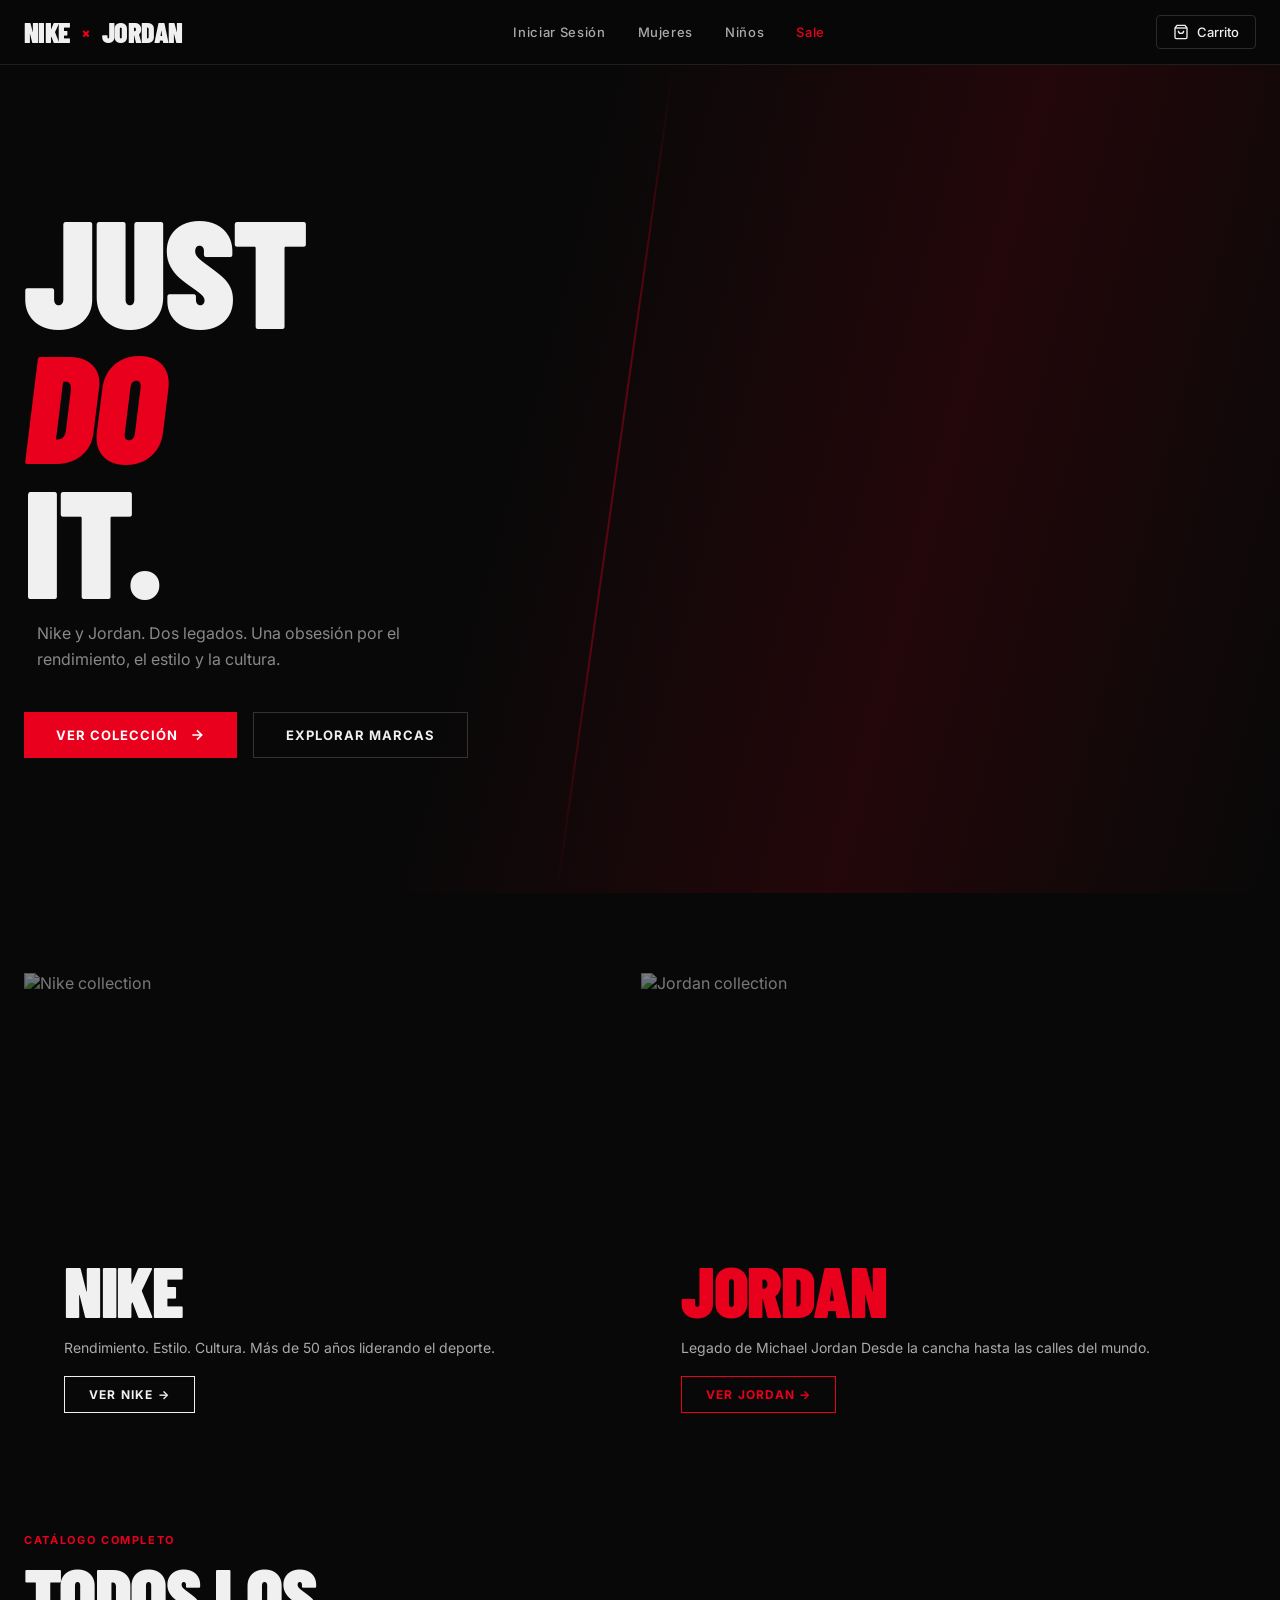
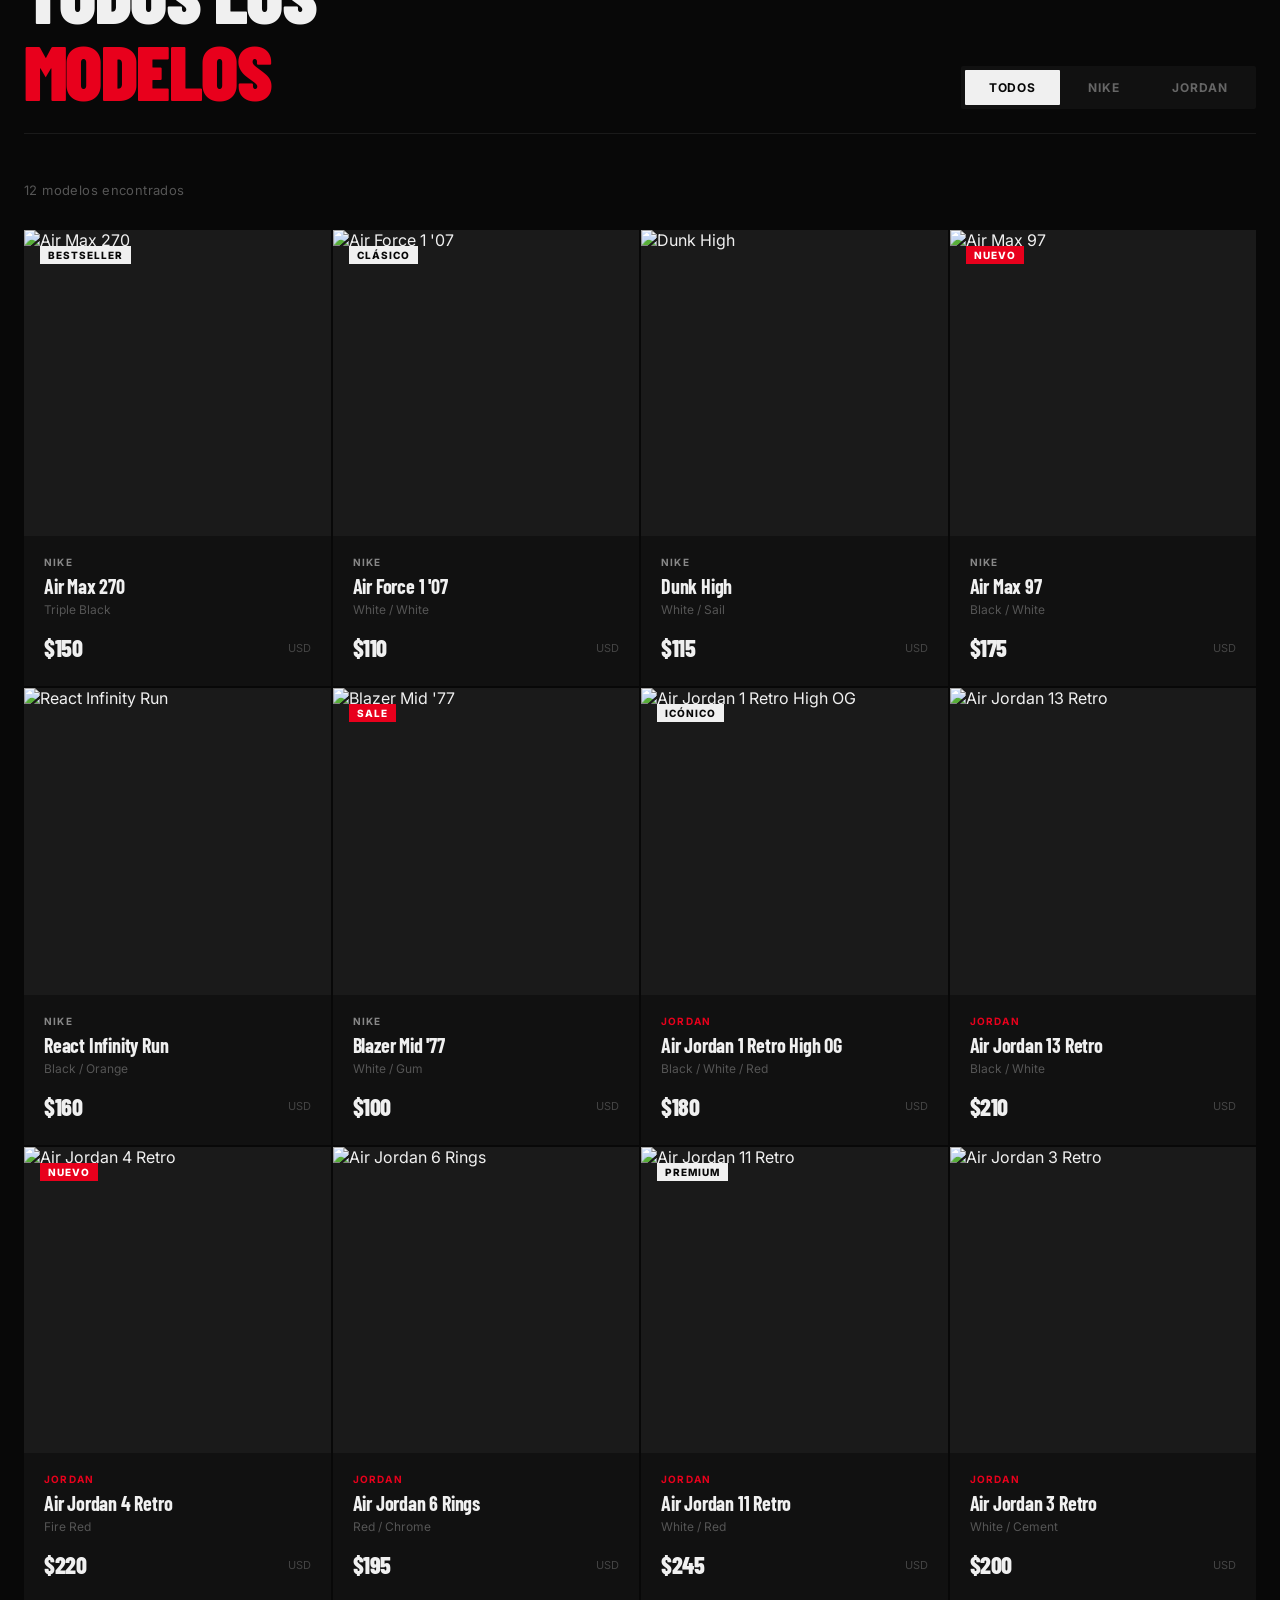
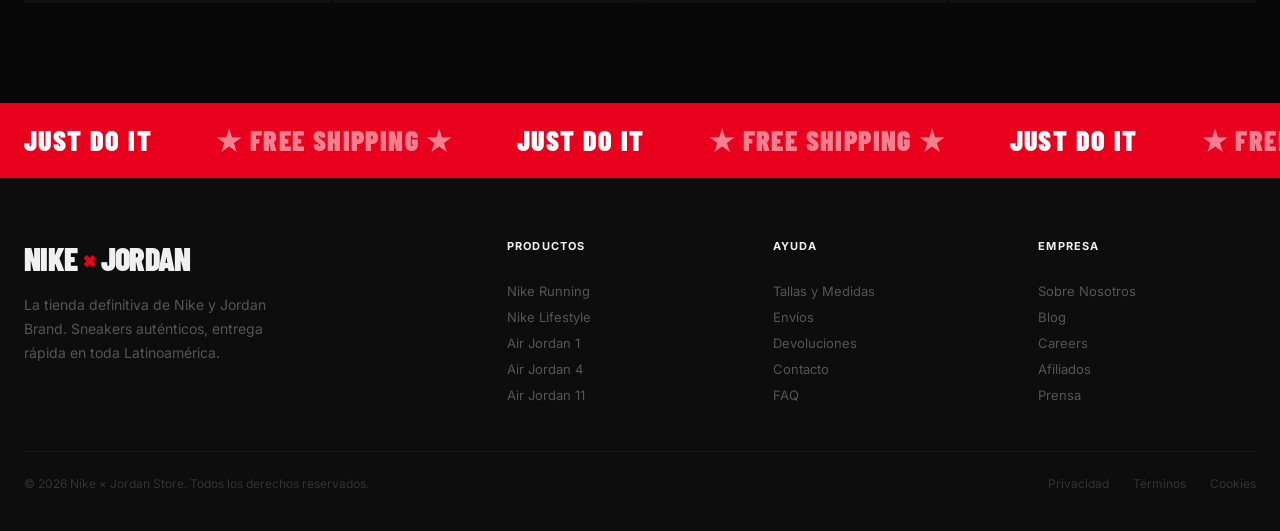
==== store-tenis/index.html @ 57f7696f "2 version" ====
<!DOCTYPE html>
<html lang="es">
<head>
<meta charset="UTF-8">
<meta name="viewport" content="width=device-width, initial-scale=1.0">
<title>Nike × Jordan Store</title>
<link rel="stylesheet" href="css/index.css">
</head>
<body>

<!-- NAV -->
<nav class="nav">
  <div class="nav-inner">
    <div class="logo">
      <span class="logo-text">NIKE</span>
      <span class="logo-x">×</span>
      <span class="logo-text">JORDAN</span>
    </div>

    <div class="nav-links">
      <a href="html/inicio_sesion.html" class="nav-link">Iniciar Sesión</a>
      <a href="#" class="nav-link">Mujeres</a>
      <a href="#" class="nav-link">Niños</a>
      <a href="#" class="nav-link nav-link-sale">Sale</a>
    </div>

    <button class="cart-btn" id="cartBtn">
      <svg width="16" height="16" viewBox="0 0 24 24" fill="none" stroke="currentColor" stroke-width="2">
        <path d="M6 2L3 6v14a2 2 0 002 2h14a2 2 0 002-2V6l-3-4z" />
        <line x1="3" y1="6" x2="21" y2="6" />
        <path d="M16 10a4 4 0 01-8 0" />
      </svg>
      Carrito
      <span class="cart-count" id="cartCount" style="display:none;">0</span>
    </button>
  </div>
</nav>

<!-- HERO -->
<section class="hero">
  <div class="hero-bg"></div>
  <div class="hero-gradient"></div>
  <div class="hero-diagonal"></div>

  <div class="hero-content-wrap">
    <div class="hero-content">
      <h1 class="hero-title">
        JUST
        <br>
        <span class="hero-title-accent">DO</span>
        <br>
        IT.
      </h1>
      <p class="hero-text">Nike y Jordan. Dos legados. Una obsesión por el rendimiento, el estilo y la cultura.</p>
      <div class="hero-actions">
        <a href="#productos" class="btn btn-primary">
          Ver Colección
          <svg width="16" height="16" viewBox="0 0 24 24" fill="none" stroke="currentColor" stroke-width="2.5">
            <path d="M5 12h14M12 5l7 7-7 7" />
          </svg>
        </a>
        <a href="#marcas" class="btn btn-outline">Explorar Marcas</a>
      </div>
    </div>
  </div>
</section>

<!-- BRAND CARDS -->
<section id="marcas" class="brands">
  <div class="brands-inner">
    <div class="brands-grid">
      <!-- Nike -->
      <div class="brand-card">
        <img class="brand-img" src="https://images.unsplash.com/photo-1542291026-7eec264c27ff?w=800&h=600&fit=crop&auto=format" alt="Nike collection">
        <div class="brand-overlay"></div>
        <div class="brand-content">
          <div class="brand-title">NIKE</div>
          <p class="brand-desc">Rendimiento. Estilo. Cultura. Más de 50 años liderando el deporte.</p>
          <button class="brand-btn brand-btn-nike" data-filter="NIKE">Ver Nike →</button>
        </div>
      </div>

      <!-- Jordan -->
      <div class="brand-card">
        <img class="brand-img" src="https://images.unsplash.com/photo-1552346154-21d32810aba3?w=800&h=600&fit=crop&auto=format" alt="Jordan collection">
        <div class="brand-overlay"></div>
        <div class="brand-content">
          <div class="brand-title brand-title-red">JORDAN</div>
          <p class="brand-desc">Legado de Michael Jordan Desde la cancha hasta las calles del mundo.</p>
          <button class="brand-btn brand-btn-jordan" data-filter="JORDAN">Ver Jordan →</button>
        </div>
      </div>
    </div>
  </div>
</section>

<!-- PRODUCTS -->
<section id="productos" class="products">
  <div class="products-inner">
    <div class="products-header">
      <div>
        <div class="eyebrow">Catálogo Completo</div>
        <h2 class="products-title">
          TODOS LOS
          <br>
          <span class="products-title-accent">MODELOS</span>
        </h2>
      </div>

      <div class="filter-tabs">
        <button class="filter-tab active" data-filter="TODOS">TODOS</button>
        <button class="filter-tab" data-filter="NIKE">NIKE</button>
        <button class="filter-tab" data-filter="JORDAN">JORDAN</button>
      </div>
    </div>

    <div class="results-count" id="resultsCount">12 modelos encontrados</div>

    <div class="products-grid" id="productsGrid"></div>
  </div>
</section>

<!-- BANNER STRIP -->
<div class="marquee-strip">
  <div class="marquee-inner" id="marqueeInner"></div>
</div>

<!-- FOOTER -->
<footer class="footer">
  <div class="footer-inner">
    <div class="footer-grid">
      <div>
        <div class="footer-logo">NIKE <span class="footer-logo-x">×</span> JORDAN</div>
        <p class="footer-desc">La tienda definitiva de Nike y Jordan Brand. Sneakers auténticos, entrega rápida en toda Latinoamérica.</p>
      </div>

      <div class="footer-col">
        <div class="footer-col-title">Productos</div>
        <a href="#">Nike Running</a>
        <a href="#">Nike Lifestyle</a>
        <a href="#">Air Jordan 1</a>
        <a href="#">Air Jordan 4</a>
        <a href="#">Air Jordan 11</a>
      </div>

      <div class="footer-col">
        <div class="footer-col-title">Ayuda</div>
        <a href="#">Tallas y Medidas</a>
        <a href="#">Envíos</a>
        <a href="#">Devoluciones</a>
        <a href="#">Contacto</a>
        <a href="#">FAQ</a>
      </div>

      <div class="footer-col">
        <div class="footer-col-title">Empresa</div>
        <a href="#">Sobre Nosotros</a>
        <a href="#">Blog</a>
        <a href="#">Careers</a>
        <a href="#">Afiliados</a>
        <a href="#">Prensa</a>
      </div>
    </div>

    <div class="footer-bottom">
      <div class="footer-copy">© 2026 Nike × Jordan Store. Todos los derechos reservados.</div>
      <div class="footer-legal">
        <a href="#">Privacidad</a>
        <a href="#">Términos</a>
        <a href="#">Cookies</a>
      </div>
    </div>
  </div>
</footer>

<script src="js/index.js"></script>
</body>
</html>
---- store-tenis/css/index.css ----
@import url('https://fonts.googleapis.com/css2?family=Barlow+Condensed:ital,wght@0,400;0,600;0,700;0,800;0,900;1,700;1,900&family=Inter:wght@300;400;500;600&display=swap');

:root {
  --bg: #080808;
  --surface: #111111;
  --surface-2: #1a1a1a;
  --border: #2a2a2a;
  --text: #f0f0f0;
  --muted: #888888;
  --red: #e8001c;
  --red-hover: #ff1a30;
  --font-display: 'Barlow Condensed', sans-serif;
  --font-body: 'Inter', sans-serif;
}

* { box-sizing: border-box; }

html, body {
  height: 100%;
  background-color: var(--bg);
  color: var(--text);
  font-family: var(--font-body);
  margin: 0;
  padding: 0;
}

a { text-decoration: none; }
button { font-family: inherit; }

::-webkit-scrollbar { width: 4px; }
::-webkit-scrollbar-track { background: #111; }
::-webkit-scrollbar-thumb { background: #333; border-radius: 2px; }

.font-display { font-family: var(--font-display); }

/* ===== NAV ===== */
.nav {
  position: sticky;
  top: 0;
  z-index: 50;
  background: rgba(8, 8, 8, 0.92);
  backdrop-filter: blur(16px);
  border-bottom: 1px solid #1e1e1e;
}

.nav-inner {
  max-width: 1280px;
  margin: 0 auto;
  padding: 0 24px;
  display: flex;
  align-items: center;
  justify-content: space-between;
  height: 64px;
}

.logo {
  display: flex;
  align-items: center;
  gap: 12px;
  font-family: var(--font-display);
}

.logo-text {
  font-size: 28px;
  font-weight: 900;
  letter-spacing: -0.02em;
  color: var(--text);
}

.logo-x {
  color: var(--red);
  font-size: 20px;
  font-weight: 700;
}

.nav-links {
  display: flex;
  gap: 32px;
  align-items: center;
}

.nav-link {
  font-size: 13px;
  font-weight: 500;
  letter-spacing: 0.05em;
  color: #aaa;
  transition: color 0.2s;
}

.nav-link:hover { color: var(--text); }

.nav-link-sale { color: var(--red); }
.nav-link-sale:hover { color: #ff3333; }

.cart-btn {
  display: flex;
  align-items: center;
  gap: 8px;
  background: none;
  border: 1px solid var(--border);
  border-radius: 4px;
  padding: 8px 16px;
  color: var(--text);
  cursor: pointer;
  font-size: 13px;
  font-weight: 500;
  transition: border-color 0.2s;
}

.cart-btn:hover { border-color: #444; }

.cart-count {
  background: var(--red);
  color: #fff;
  border-radius: 50%;
  width: 18px;
  height: 18px;
  display: flex;
  align-items: center;
  justify-content: center;
  font-size: 11px;
  font-weight: 700;
}

/* ===== HERO ===== */
.hero {
  position: relative;
  height: 92vh;
  overflow: hidden;
  display: flex;
  align-items: center;
}

.hero-bg {
  position: absolute;
  inset: 0;
  background-image: url(https://images.unsplash.com/photo-1552346154-21d32810aba3?w=1600&h=900&fit=crop&auto=format);
  background-size: cover;
  background-position: center right;
  filter: brightness(0.3);
}

.hero-gradient {
  position: absolute;
  inset: 0;
  background: linear-gradient(105deg, rgba(8, 8, 8, 0.98) 40%, rgba(232, 0, 28, 0.12) 70%, transparent 100%);
}

.hero-diagonal {
  position: absolute;
  top: 0;
  left: 48%;
  width: 2px;
  height: 100%;
  background: linear-gradient(to bottom, transparent, var(--red) 30%, var(--red) 70%, transparent);
  opacity: 0.35;
  transform: skewX(-8deg);
}

.hero-content-wrap {
  position: relative;
  max-width: 1280px;
  margin: 0 auto;
  padding: 0 24px;
  width: 100%;
}

.hero-content { max-width: 640px; }

.hero-badge {
  display: inline-block;
  background: var(--red);
  color: #fff;
  font-size: 11px;
  font-weight: 700;
  letter-spacing: 0.15em;
  padding: 4px 12px;
  margin-bottom: 24px;
}

.hero-title {
  font-family: var(--font-display);
  font-size: clamp(80px, 12vw, 160px);
  font-weight: 900;
  line-height: 0.88;
  letter-spacing: -0.02em;
  margin: 0 0 16px;
  text-transform: uppercase;
}

.hero-title-accent {
  color: var(--red);
  font-style: italic;
}

.hero-text {
  font-size: 16px;
  color: var(--muted);
  line-height: 1.6;
  max-width: 400px;
  margin-bottom: 40px;
  padding-left: 13px;
}

.hero-actions {
  display: flex;
  gap: 16px;
}

.btn {
  display: inline-flex;
  align-items: center;
  gap: 10px;
  padding: 14px 32px;
  font-size: 13px;
  font-weight: 700;
  letter-spacing: 0.08em;
  text-transform: uppercase;
  transition: background 0.2s, border-color 0.2s;
}

.btn-primary {
  background: var(--red);
  color: #fff;
}
.btn-primary:hover { background: var(--red-hover); }

.btn-outline {
  background: transparent;
  color: var(--text);
  border: 1px solid #333;
}
.btn-outline:hover { border-color: #666; }

.hero-stats {
  position: absolute;
  bottom: 0;
  left: 0;
  right: 0;
  background: rgba(17, 17, 17, 0.9);
  border-top: 1px solid #1e1e1e;
  padding: 20px 24px;
}

.hero-stats-inner {
  max-width: 1280px;
  margin: 0 auto;
  display: grid;
  grid-template-columns: repeat(4, 1fr);
  gap: 24px;
}

.stat { text-align: center; }

.stat-num {
  font-family: var(--font-display);
  font-size: 28px;
  font-weight: 800;
  letter-spacing: -0.02em;
  color: var(--text);
}

.stat-label {
  font-size: 11px;
  color: #666;
  letter-spacing: 0.08em;
  text-transform: uppercase;
}

/* ===== BRAND CARDS ===== */
.brands { padding: 80px 24px; }

.brands-inner {
  max-width: 1280px;
  margin: 0 auto;
}

.brands-grid {
  display: grid;
  grid-template-columns: 1fr 1fr;
  gap: 2px;
}

.brand-card {
  position: relative;
  height: 480px;
  overflow: hidden;
  cursor: pointer;
}

.brand-img {
  position: absolute;
  inset: 0;
  width: 100%;
  height: 100%;
  object-fit: cover;
  transition: transform 0.6s ease;
  filter: brightness(0.5);
}

.brand-card:hover .brand-img {
  transform: scale(1.05);
}

.brand-overlay {
  position: absolute;
  inset: 0;
  background: linear-gradient(to top, rgba(8, 8, 8, 0.9) 0%, transparent 60%);
}

.brand-content {
  position: absolute;
  bottom: 40px;
  left: 40px;
  right: 40px;
}

.brand-title {
  font-family: var(--font-display);
  font-size: 72px;
  font-weight: 900;
  letter-spacing: -0.02em;
  text-transform: uppercase;
  line-height: 1;
  margin-bottom: 12px;
}

.brand-title-red { color: var(--red); }

.brand-desc {
  color: #aaa;
  font-size: 14px;
  margin-bottom: 20px;
}

.brand-btn {
  background: none;
  padding: 10px 24px;
  font-size: 12px;
  font-weight: 700;
  letter-spacing: 0.1em;
  text-transform: uppercase;
  cursor: pointer;
  transition: background 0.2s, color 0.2s;
}

.brand-btn-nike {
  border: 1px solid var(--text);
  color: var(--text);
}
.brand-btn-nike:hover {
  background: var(--text);
  color: var(--bg);
}

.brand-btn-jordan {
  border: 1px solid var(--red);
  color: var(--red);
}
.brand-btn-jordan:hover {
  background: var(--red);
  color: #fff;
}

/* ===== PRODUCTS ===== */
.products { padding: 0 24px 100px; }

.products-inner {
  max-width: 1280px;
  margin: 0 auto;
}

.products-header {
  display: flex;
  align-items: flex-end;
  justify-content: space-between;
  flex-wrap: wrap;
  gap: 24px;
  margin-bottom: 48px;
  padding-bottom: 24px;
  border-bottom: 1px solid #1a1a1a;
}

.eyebrow {
  font-size: 11px;
  letter-spacing: 0.15em;
  color: var(--red);
  font-weight: 700;
  text-transform: uppercase;
  margin-bottom: 8px;
}

.products-title {
  font-family: var(--font-display);
  font-size: clamp(48px, 6vw, 80px);
  font-weight: 900;
  letter-spacing: -0.02em;
  text-transform: uppercase;
  line-height: 1;
  margin: 0;
}

.products-title-accent { color: var(--red); }

.filter-tabs {
  display: flex;
  gap: 4px;
  background: var(--surface);
  padding: 4px;
  border-radius: 2px;
}

.filter-tab {
  padding: 10px 24px;
  font-size: 12px;
  font-weight: 700;
  letter-spacing: 0.08em;
  border: none;
  cursor: pointer;
  border-radius: 1px;
  background: transparent;
  color: #666;
  transition: background 0.2s, color 0.2s;
}

.filter-tab.active {
  background: var(--text);
  color: var(--bg);
}

.filter-tab.active[data-filter="JORDAN"] {
  background: var(--red);
  color: #fff;
}

.results-count {
  font-size: 13px;
  color: #555;
  margin-bottom: 32px;
  letter-spacing: 0.03em;
}

.products-grid {
  display: grid;
  grid-template-columns: repeat(auto-fill, minmax(280px, 1fr));
  gap: 2px;
}

.product-card {
  position: relative;
  background: var(--surface);
  cursor: pointer;
}

.product-img-wrap {
  position: relative;
  padding-bottom: 100%;
  overflow: hidden;
  background: var(--surface-2);
}

.product-img {
  position: absolute;
  inset: 0;
  width: 100%;
  height: 100%;
  object-fit: cover;
  transition: transform 0.5s ease;
}

.product-card:hover .product-img {
  transform: scale(1.06);
}

.product-tag {
  position: absolute;
  top: 16px;
  left: 16px;
  font-size: 10px;
  font-weight: 800;
  letter-spacing: 0.1em;
  padding: 3px 8px;
  background: var(--text);
  color: var(--bg);
}

.product-tag.tag-red {
  background: var(--red);
  color: #fff;
}

.wishlist-btn {
  position: absolute;
  top: 16px;
  right: 16px;
  background: rgba(8, 8, 8, 0.7);
  border: none;
  border-radius: 50%;
  width: 36px;
  height: 36px;
  display: flex;
  align-items: center;
  justify-content: center;
  cursor: pointer;
  opacity: 0;
  transition: opacity 0.2s;
}

.product-card:hover .wishlist-btn { opacity: 1; }

.wishlist-btn svg { stroke: var(--text); }
.wishlist-btn.active svg { fill: var(--red); stroke: var(--red); }

.quick-add {
  position: absolute;
  bottom: 0;
  left: 0;
  right: 0;
  background: rgba(8, 8, 8, 0.85);
  padding: 12px 16px;
  transform: translateY(100%);
  transition: transform 0.3s ease;
}

.product-card:hover .quick-add {
  transform: translateY(0);
}

.quick-add-btn {
  width: 100%;
  background: var(--red);
  border: none;
  color: #fff;
  padding: 10px;
  font-size: 12px;
  font-weight: 700;
  letter-spacing: 0.08em;
  text-transform: uppercase;
  cursor: pointer;
  transition: background 0.2s;
}

.quick-add-btn:hover { background: var(--red-hover); }

.product-info { padding: 20px 20px 24px; }

.product-brand {
  font-size: 10px;
  font-weight: 700;
  letter-spacing: 0.12em;
  text-transform: uppercase;
  margin-bottom: 6px;
  color: #888;
}

.product-brand.brand-jordan { color: var(--red); }

.product-name {
  font-family: var(--font-display);
  font-size: 20px;
  font-weight: 700;
  letter-spacing: -0.01em;
  margin-bottom: 4px;
  color: var(--text);
}

.product-color {
  font-size: 12px;
  color: #555;
  margin-bottom: 16px;
}

.product-price-row {
  display: flex;
  align-items: center;
  justify-content: space-between;
}

.product-price {
  font-family: var(--font-display);
  font-size: 24px;
  font-weight: 800;
  letter-spacing: -0.02em;
}

.product-currency {
  font-size: 11px;
  color: #444;
}

/* ===== MARQUEE STRIP ===== */
.marquee-strip {
  background: var(--red);
  padding: 20px 24px;
  overflow: hidden;
  white-space: nowrap;
}

.marquee-inner {
  display: inline-flex;
  gap: 64px;
}

.marquee-item {
  font-family: var(--font-display);
  font-size: 28px;
  font-weight: 900;
  letter-spacing: 0.05em;
  text-transform: uppercase;
  color: #fff;
}

.marquee-item.dim { opacity: 0.5; }

/* ===== FOOTER ===== */
.footer {
  background: #0d0d0d;
  border-top: 1px solid #1a1a1a;
  padding: 60px 24px 40px;
}

.footer-inner {
  max-width: 1280px;
  margin: 0 auto;
}

.footer-grid {
  display: grid;
  grid-template-columns: 2fr 1fr 1fr 1fr;
  gap: 48px;
  margin-bottom: 48px;
}

.footer-logo {
  font-family: var(--font-display);
  font-size: 32px;
  font-weight: 900;
  letter-spacing: -0.02em;
  margin-bottom: 16px;
}

.footer-logo-x { color: var(--red); }

.footer-desc {
  color: #555;
  font-size: 14px;
  line-height: 1.7;
  max-width: 280px;
}

.footer-col-title {
  font-size: 11px;
  font-weight: 700;
  letter-spacing: 0.1em;
  text-transform: uppercase;
  color: var(--text);
  margin-bottom: 20px;
}

.footer-col {
  display: flex;
  flex-direction: column;
  gap: 10px;
}

.footer-col a {
  font-size: 13px;
  color: #555;
  transition: color 0.2s;
}

.footer-col a:hover { color: #aaa; }

.footer-bottom {
  border-top: 1px solid #1a1a1a;
  padding-top: 24px;
  display: flex;
  justify-content: space-between;
  align-items: center;
  flex-wrap: wrap;
  gap: 16px;
}

.footer-copy { font-size: 12px; color: #333; }

.footer-legal {
  display: flex;
  gap: 24px;
}

.footer-legal a {
  font-size: 12px;
  color: #333;
  transition: color 0.2s;
}

.footer-legal a:hover { color: #666; }

/* ===== RESPONSIVE ===== */
@media (max-width: 900px) {
  .nav-links { display: none; }
  .brands-grid { grid-template-columns: 1fr; }
  .footer-grid { grid-template-columns: 1fr 1fr; }
  .hero-stats-inner { grid-template-columns: repeat(2, 1fr); }
}

@media (max-width: 600px) {
  .footer-grid { grid-template-columns: 1fr; }
  .products-header { flex-direction: column; align-items: flex-start; }
  .brand-title { font-size: 48px; }
  .hero-title { font-size: clamp(56px, 16vw, 100px); }
}
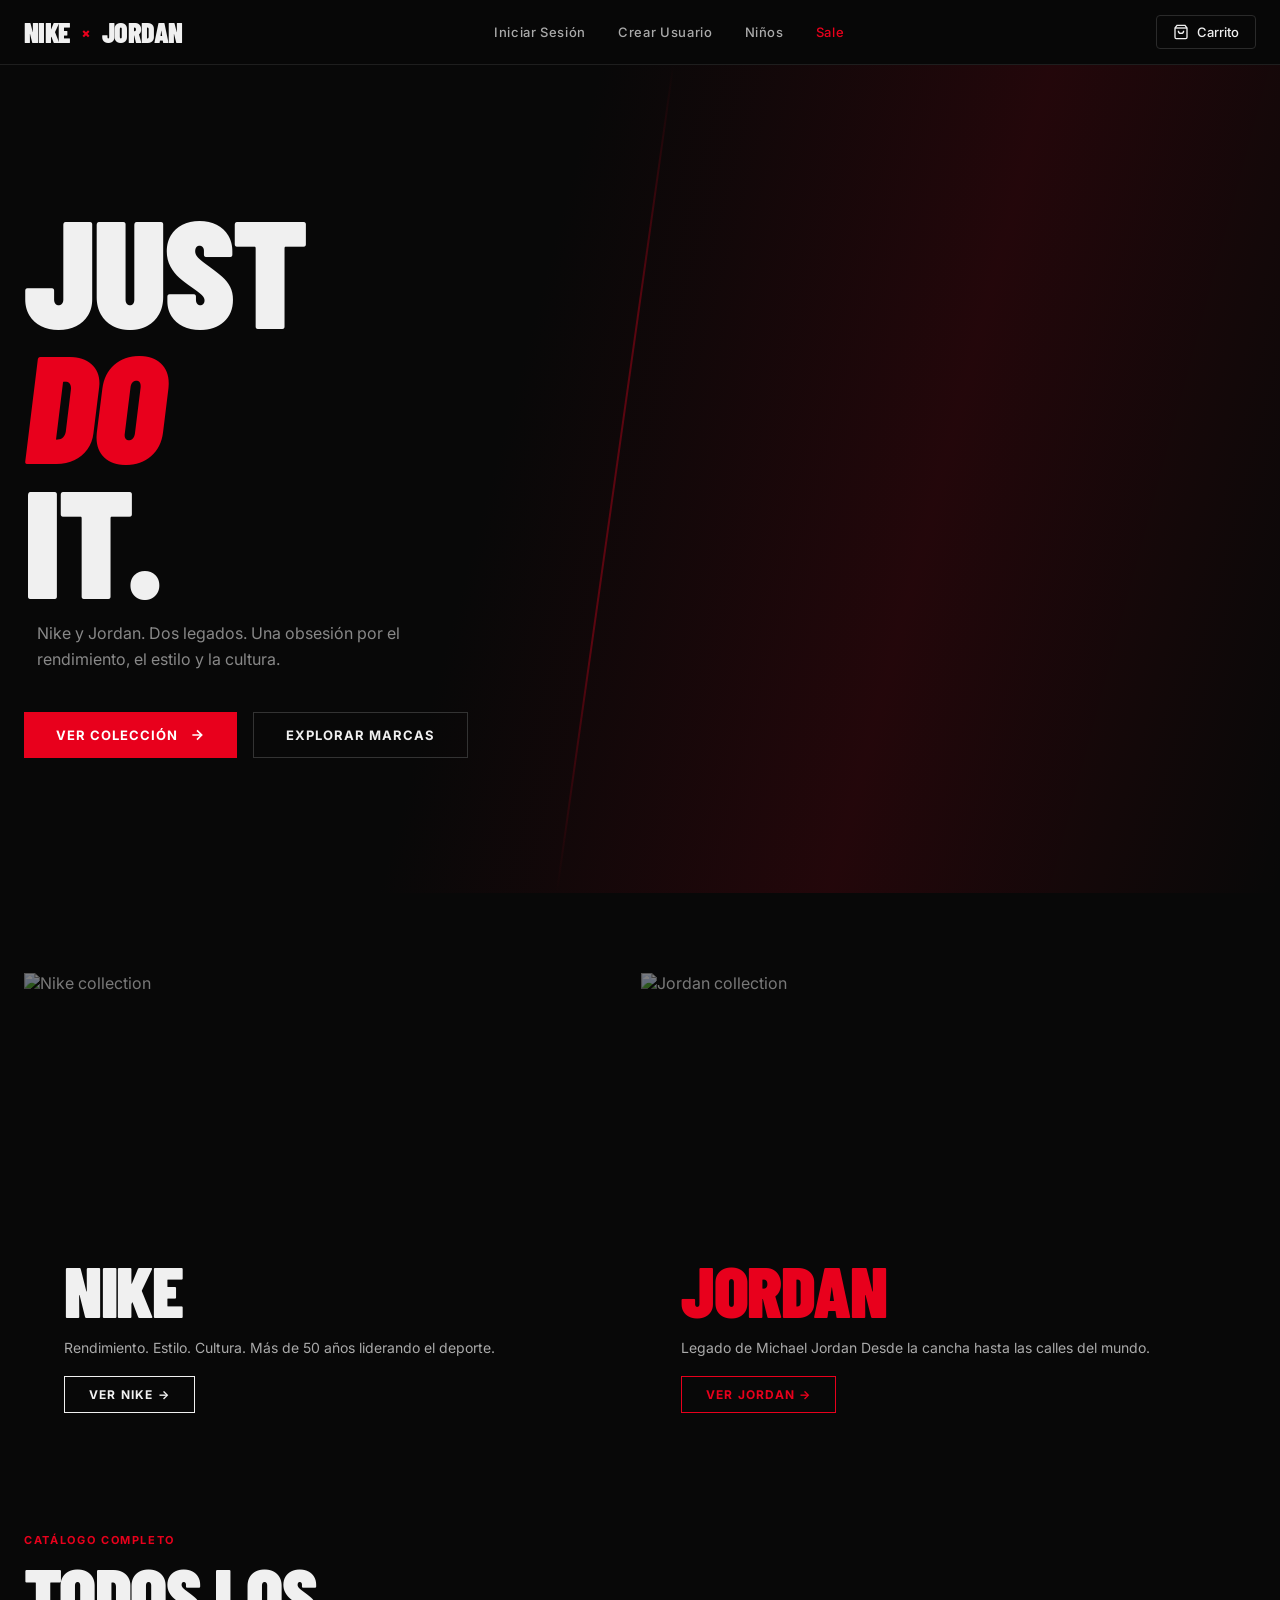
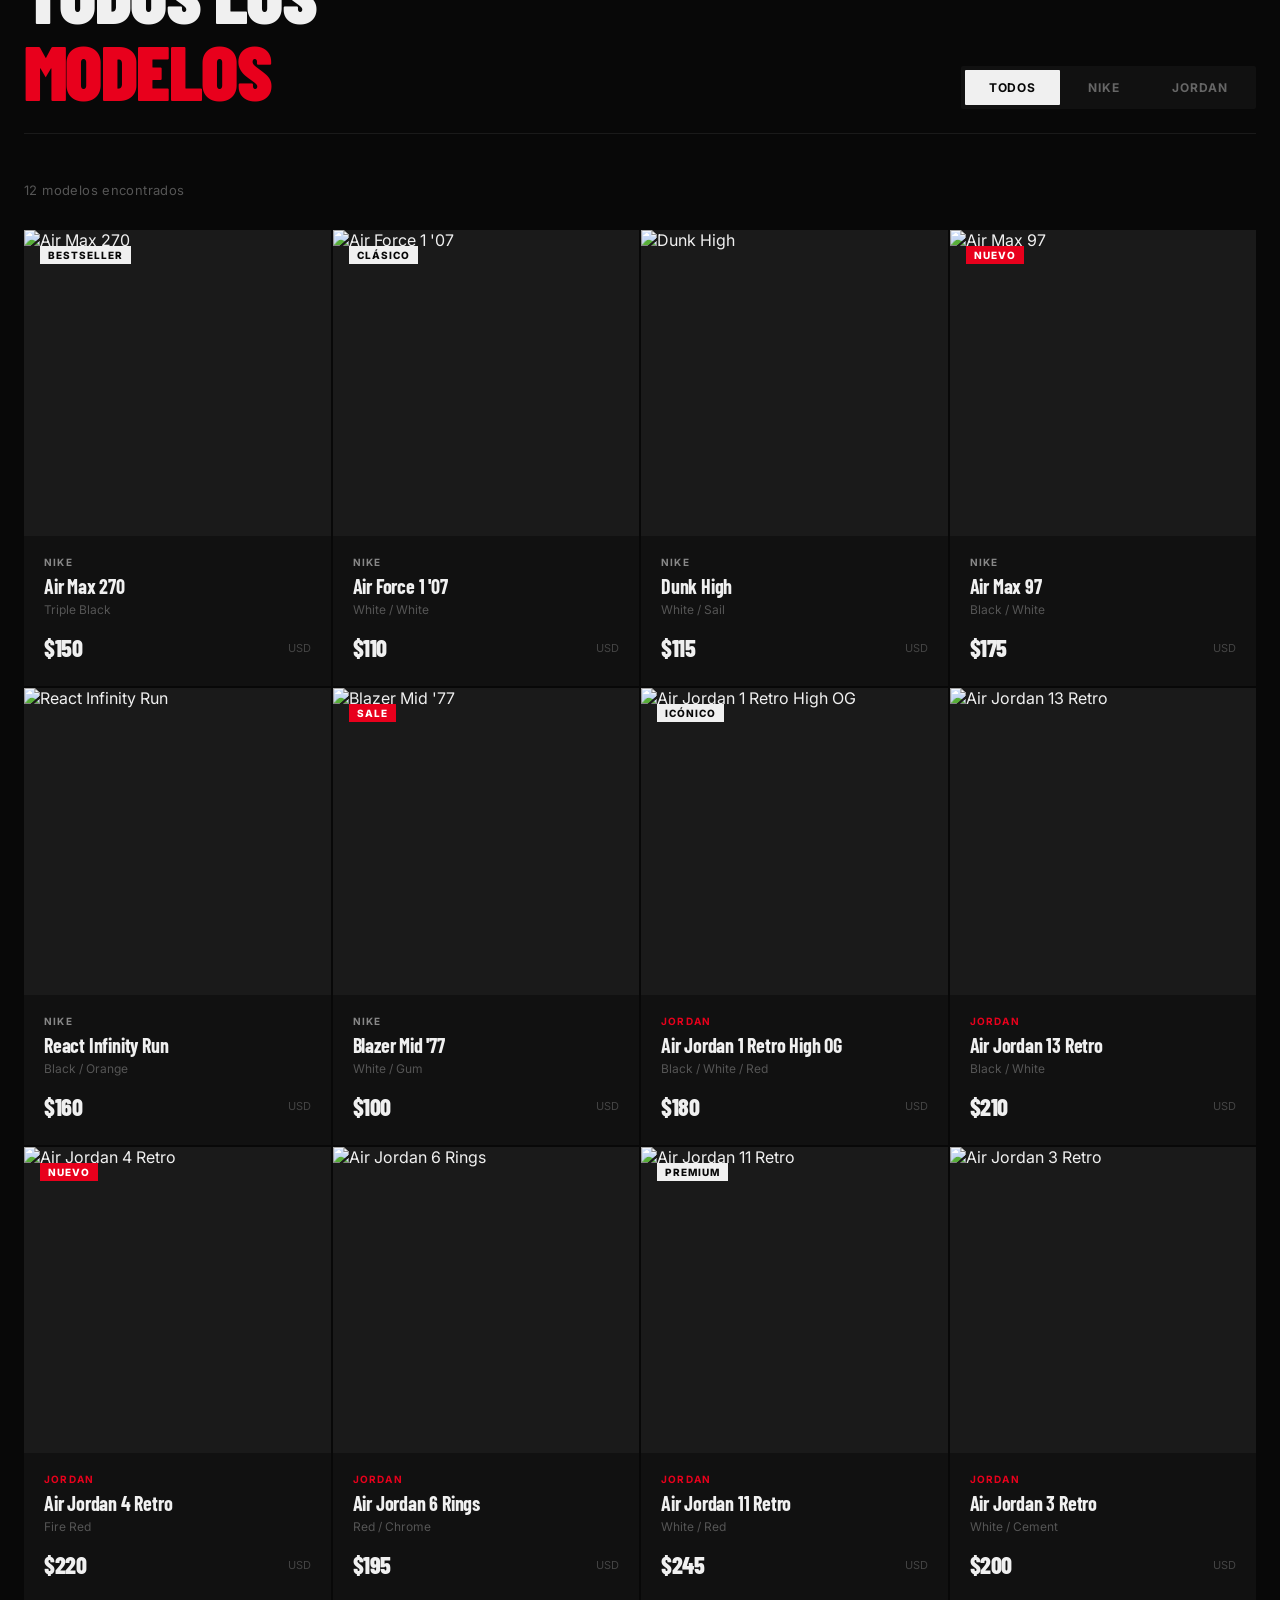
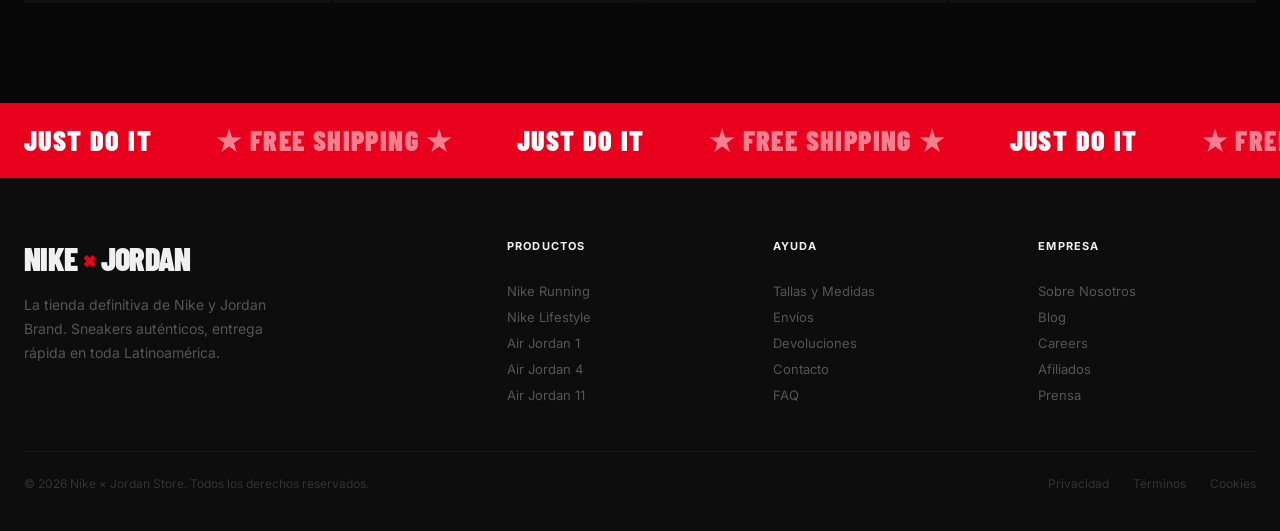
==== commit 87186ee2: "3 version" ====
--- a/store-tenis/index.html
+++ b/store-tenis/index.html
@@ -19,7 +19,7 @@
 
     <div class="nav-links">
       <a href="html/inicio_sesion.html" class="nav-link">Iniciar Sesión</a>
-      <a href="#" class="nav-link">Mujeres</a>
+      <a href="html/crear_usuario.html" class="nav-link">Crear Usuario</a>
       <a href="#" class="nav-link">Niños</a>
       <a href="#" class="nav-link nav-link-sale">Sale</a>
     </div>
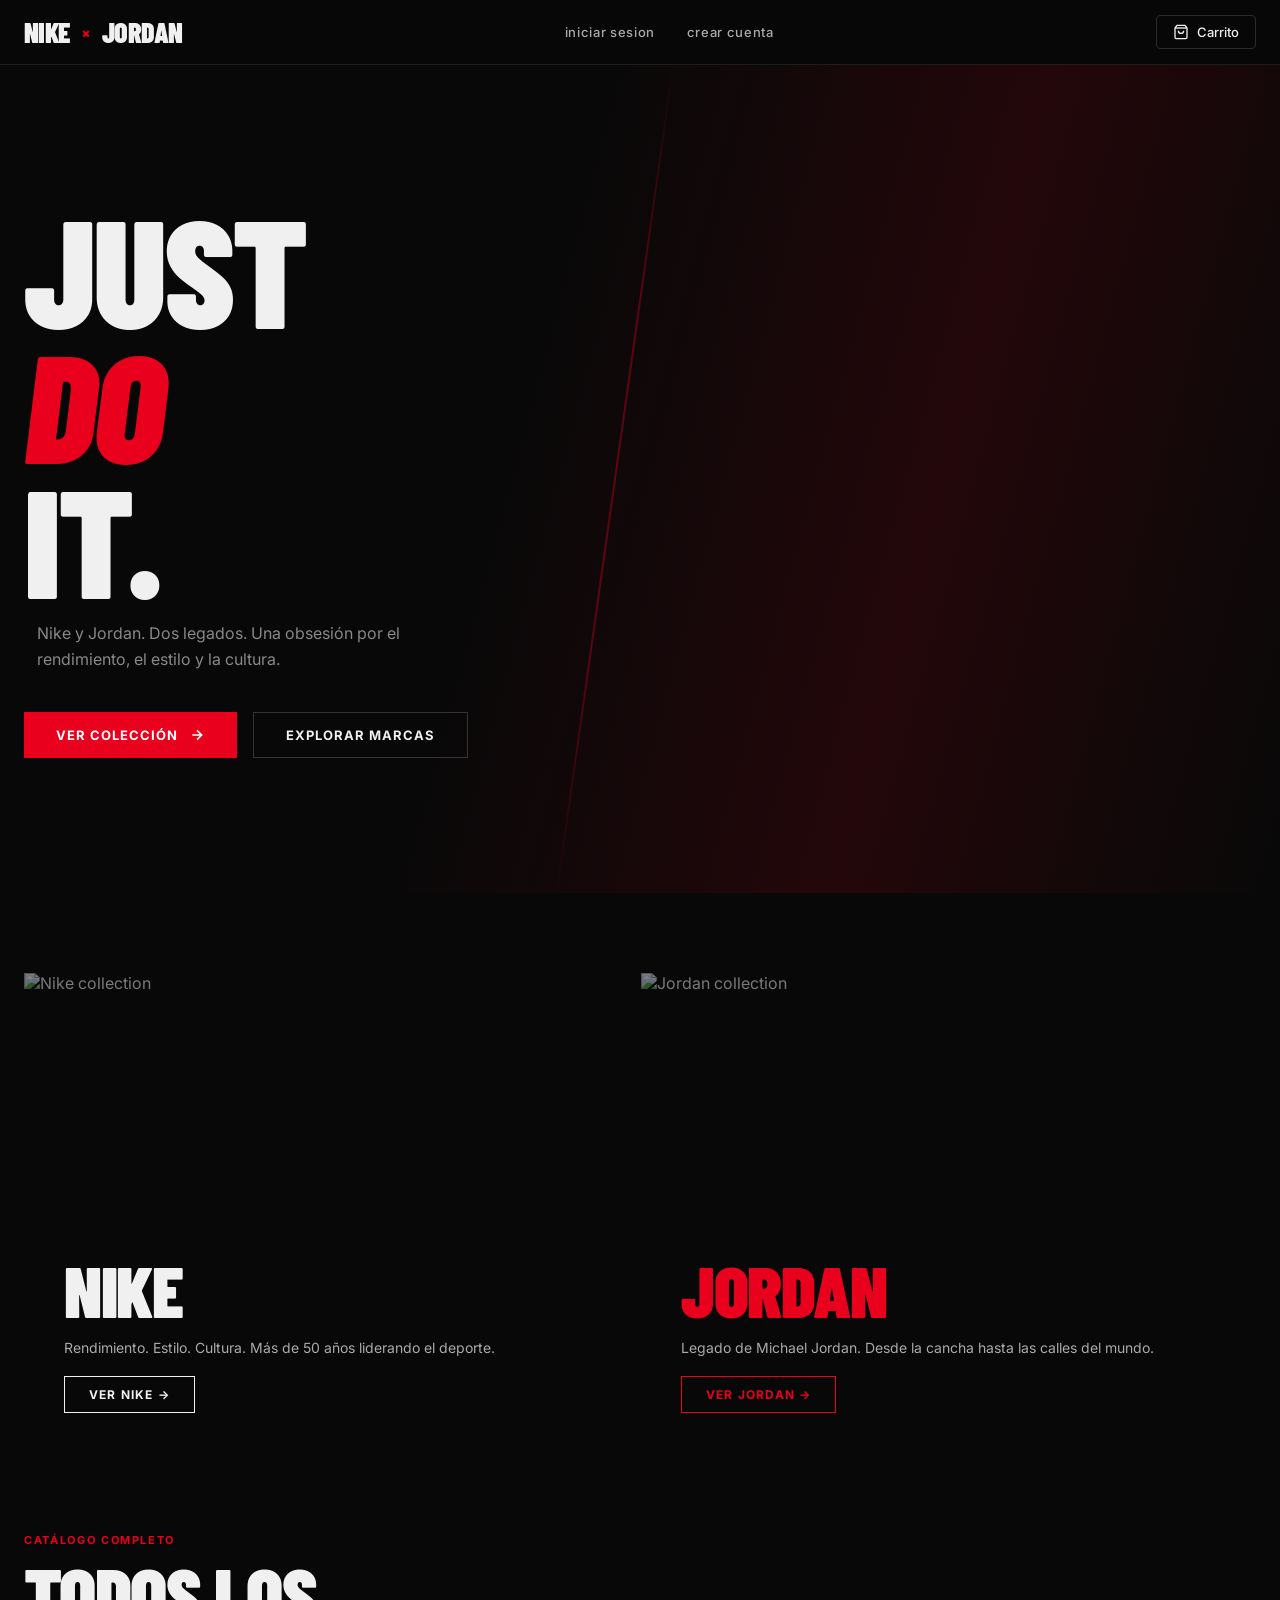
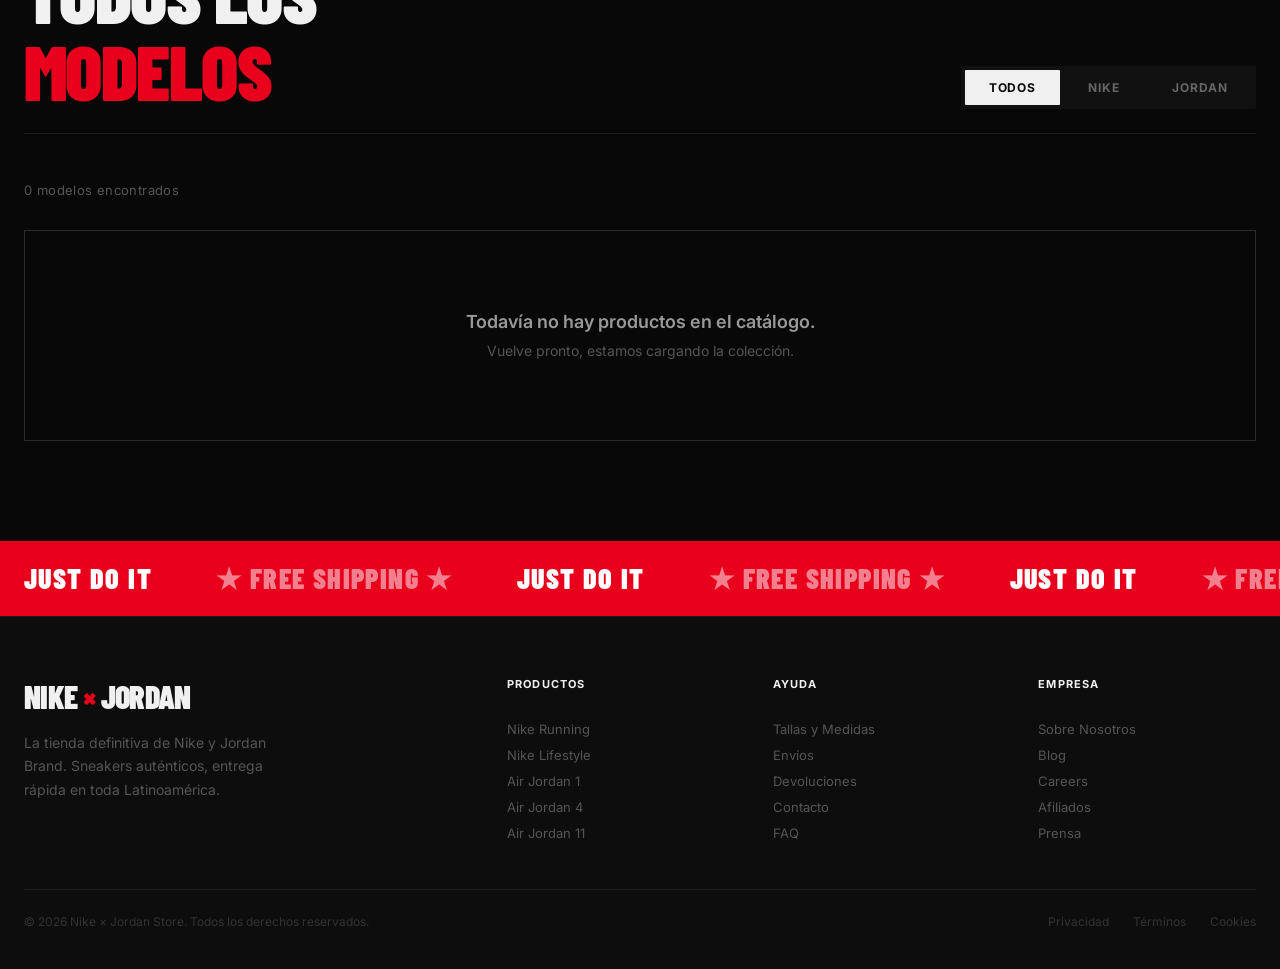
==== commit d812c672: "ultimos retoques frontend" ====
--- a/store-tenis/index.html
+++ b/store-tenis/index.html
@@ -17,12 +17,19 @@
       <span class="logo-text">JORDAN</span>
     </div>
 
-    <div class="nav-links">
-      <a href="html/inicio_sesion.html" class="nav-link">Iniciar Sesión</a>
-      <a href="html/crear_usuario.html" class="nav-link">Crear Usuario</a>
-      <a href="#" class="nav-link">Niños</a>
-      <a href="#" class="nav-link nav-link-sale">Sale</a>
-    </div>
+    <div class="nav-links" id="navLinksGuest">
+      <a href="html/inicio_sesion.html" class="nav-link">iniciar sesion</a>
+      <a href="html/crear_usuario.html" class="nav-link">crear cuenta</a>
+    </div>
+
+    <div class="nav-links" id="navLinksUser" style="display:none;">
+      <span class="nav-link nav-greeting" id="navGreeting"></span>
+      <a href="#" class="nav-link" id="navLogoutLink">cerrar sesión</a>
+    </div>
+
+    <a href="html/administrador.html" class="admin-panel-link" id="adminPanelLink" style="display:none;">
+      Panel de Administrador
+    </a>
 
     <button class="cart-btn" id="cartBtn">
       <svg width="16" height="16" viewBox="0 0 24 24" fill="none" stroke="currentColor" stroke-width="2">
@@ -36,7 +43,42 @@
   </div>
 </nav>
 
-<!-- HERO -->
+<div class="cart-overlay" id="cartOverlay"></div>
+<aside class="cart-drawer" id="cartDrawer">
+  <div class="cart-drawer-header">
+    <h3 class="cart-drawer-title">Tu Carrito</h3>
+    <button class="cart-close" id="cartClose" aria-label="Cerrar carrito">
+      <svg width="18" height="18" viewBox="0 0 24 24" fill="none" stroke="currentColor" stroke-width="2">
+        <path d="M18 6L6 18M6 6l12 12"/>
+      </svg>
+    </button>
+  </div>
+
+  <div class="cart-drawer-body" id="cartBody">
+    <div class="cart-empty" id="cartEmpty">
+      <svg width="48" height="48" viewBox="0 0 24 24" fill="none" stroke="currentColor" stroke-width="1.5">
+        <path d="M6 2L3 6v14a2 2 0 002 2h14a2 2 0 002-2V6l-3-4z" />
+        <line x1="3" y1="6" x2="21" y2="6" />
+        <path d="M16 10a4 4 0 01-8 0" />
+      </svg>
+      <p>Tu carrito está vacío.</p>
+      <span>Agrega tenis desde el catálogo para verlos aquí.</span>
+    </div>
+
+    <div class="cart-items" id="cartItems"></div>
+  </div>
+
+  <div class="cart-drawer-footer" id="cartFooter" style="display:none;">
+    <div class="cart-total-row">
+      <span>Subtotal</span>
+      <span class="cart-total-amount" id="cartTotal">$0</span>
+    </div>
+    <p class="cart-shipping-note">reserva calculada al finalizar el pedido</p>
+    <button class="checkout-btn" id="checkoutBtn">Finalizar pedido o separar para reserva</button>
+    <button class="clear-cart-btn" id="clearCartBtn">Vaciar carrito</button>
+  </div>
+</aside>
+
 <section class="hero">
   <div class="hero-bg"></div>
   <div class="hero-gradient"></div>
@@ -65,11 +107,10 @@
   </div>
 </section>
 
-<!-- BRAND CARDS -->
+
 <section id="marcas" class="brands">
   <div class="brands-inner">
     <div class="brands-grid">
-      <!-- Nike -->
       <div class="brand-card">
         <img class="brand-img" src="https://images.unsplash.com/photo-1542291026-7eec264c27ff?w=800&h=600&fit=crop&auto=format" alt="Nike collection">
         <div class="brand-overlay"></div>
@@ -80,13 +121,13 @@
         </div>
       </div>
 
-      <!-- Jordan -->
+
       <div class="brand-card">
         <img class="brand-img" src="https://images.unsplash.com/photo-1552346154-21d32810aba3?w=800&h=600&fit=crop&auto=format" alt="Jordan collection">
         <div class="brand-overlay"></div>
         <div class="brand-content">
           <div class="brand-title brand-title-red">JORDAN</div>
-          <p class="brand-desc">Legado de Michael Jordan Desde la cancha hasta las calles del mundo.</p>
+          <p class="brand-desc">Legado de Michael Jordan. Desde la cancha hasta las calles del mundo.</p>
           <button class="brand-btn brand-btn-jordan" data-filter="JORDAN">Ver Jordan →</button>
         </div>
       </div>
@@ -94,7 +135,7 @@
   </div>
 </section>
 
-<!-- PRODUCTS -->
+
 <section id="productos" class="products">
   <div class="products-inner">
     <div class="products-header">
@@ -114,18 +155,23 @@
       </div>
     </div>
 
-    <div class="results-count" id="resultsCount">12 modelos encontrados</div>
+    <div class="results-count" id="resultsCount">0 modelos encontrados</div>
+
+    <div class="catalog-empty" id="catalogEmpty" style="display:none;">
+      <p>Todavía no hay productos en el catálogo.</p>
+      <span>Vuelve pronto, estamos cargando la colección.</span>
+    </div>
 
     <div class="products-grid" id="productsGrid"></div>
   </div>
 </section>
 
-<!-- BANNER STRIP -->
+
 <div class="marquee-strip">
   <div class="marquee-inner" id="marqueeInner"></div>
 </div>
 
-<!-- FOOTER -->
+
 <footer class="footer">
   <div class="footer-inner">
     <div class="footer-grid">
--- a/store-tenis/css/index.css
+++ b/store-tenis/css/index.css
@@ -33,7 +33,7 @@
 
 .font-display { font-family: var(--font-display); }
 
-/* ===== NAV ===== */
+
 .nav {
   position: sticky;
   top: 0;
@@ -92,6 +92,12 @@
 .nav-link-sale { color: var(--red); }
 .nav-link-sale:hover { color: #ff3333; }
 
+.nav-greeting {
+  color: #666;
+  cursor: default;
+}
+.nav-greeting:hover { color: #666; }
+
 .cart-btn {
   display: flex;
   align-items: center;
@@ -108,6 +114,27 @@
 }
 
 .cart-btn:hover { border-color: #444; }
+
+.admin-panel-link {
+  display: flex;
+  align-items: center;
+  gap: 8px;
+  background: none;
+  border: 1px solid var(--red);
+  border-radius: 4px;
+  padding: 8px 16px;
+  color: var(--red);
+  cursor: pointer;
+  font-size: 13px;
+  font-weight: 600;
+  white-space: nowrap;
+  transition: background 0.2s, color 0.2s;
+}
+
+.admin-panel-link:hover {
+  background: var(--red);
+  color: #fff;
+}
 
 .cart-count {
   background: var(--red);
@@ -122,7 +149,7 @@
   font-weight: 700;
 }
 
-/* ===== HERO ===== */
+
 .hero {
   position: relative;
   height: 92vh;
@@ -267,7 +294,7 @@
   text-transform: uppercase;
 }
 
-/* ===== BRAND CARDS ===== */
+
 .brands { padding: 80px 24px; }
 
 .brands-inner {
@@ -362,7 +389,7 @@
   color: #fff;
 }
 
-/* ===== PRODUCTS ===== */
+
 .products { padding: 0 24px 100px; }
 
 .products-inner {
@@ -444,6 +471,24 @@
   display: grid;
   grid-template-columns: repeat(auto-fill, minmax(280px, 1fr));
   gap: 2px;
+}
+
+.catalog-empty {
+  text-align: center;
+  padding: 80px 20px;
+  border: 1px solid var(--border);
+}
+
+.catalog-empty p {
+  font-size: 18px;
+  font-weight: 600;
+  color: #999;
+  margin: 0 0 8px;
+}
+
+.catalog-empty span {
+  font-size: 14px;
+  color: #555;
 }
 
 .product-card {
@@ -588,7 +633,7 @@
   color: #444;
 }
 
-/* ===== MARQUEE STRIP ===== */
+
 .marquee-strip {
   background: var(--red);
   padding: 20px 24px;
@@ -612,7 +657,7 @@
 
 .marquee-item.dim { opacity: 0.5; }
 
-/* ===== FOOTER ===== */
+
 .footer {
   background: #0d0d0d;
   border-top: 1px solid #1a1a1a;
@@ -696,7 +741,296 @@
 
 .footer-legal a:hover { color: #666; }
 
-/* ===== RESPONSIVE ===== */
+
+.cart-overlay {
+  position: fixed;
+  inset: 0;
+  background: rgba(0, 0, 0, 0.6);
+  opacity: 0;
+  pointer-events: none;
+  transition: opacity 0.3s ease;
+  z-index: 90;
+}
+
+.cart-overlay.active {
+  opacity: 1;
+  pointer-events: auto;
+}
+
+.cart-drawer {
+  position: fixed;
+  top: 0;
+  right: 0;
+  width: 420px;
+  max-width: 92vw;
+  height: 100%;
+  background: var(--bg);
+  border-left: 1px solid var(--border);
+  z-index: 100;
+  display: flex;
+  flex-direction: column;
+  transform: translateX(100%);
+  transition: transform 0.35s cubic-bezier(0.22, 1, 0.36, 1);
+}
+
+.cart-drawer.active {
+  transform: translateX(0);
+}
+
+.cart-drawer-header {
+  display: flex;
+  align-items: center;
+  justify-content: space-between;
+  padding: 24px;
+  border-bottom: 1px solid #1a1a1a;
+}
+
+.cart-drawer-title {
+  font-family: var(--font-display);
+  font-size: 24px;
+  font-weight: 800;
+  letter-spacing: -0.01em;
+  text-transform: uppercase;
+  margin: 0;
+}
+
+.cart-close {
+  background: none;
+  border: none;
+  color: #888;
+  cursor: pointer;
+  padding: 6px;
+  display: flex;
+  transition: color 0.2s;
+}
+.cart-close:hover { color: var(--text); }
+
+.cart-drawer-body {
+  flex: 1;
+  overflow-y: auto;
+  padding: 24px;
+}
+
+.cart-empty {
+  height: 100%;
+  display: flex;
+  flex-direction: column;
+  align-items: center;
+  justify-content: center;
+  text-align: center;
+  color: #444;
+  gap: 12px;
+  padding-top: 20%;
+}
+
+.cart-empty p {
+  font-size: 16px;
+  color: #777;
+  font-weight: 600;
+  margin: 0;
+}
+
+.cart-empty span {
+  font-size: 13px;
+  color: #444;
+  max-width: 220px;
+}
+
+.cart-items {
+  display: flex;
+  flex-direction: column;
+  gap: 20px;
+}
+
+.cart-item {
+  display: flex;
+  gap: 14px;
+}
+
+.cart-item-img {
+  width: 80px;
+  height: 80px;
+  border-radius: 4px;
+  overflow: hidden;
+  background: var(--surface-2);
+  flex-shrink: 0;
+}
+
+.cart-item-img img {
+  width: 100%;
+  height: 100%;
+  object-fit: cover;
+}
+
+.cart-item-info {
+  flex: 1;
+  display: flex;
+  flex-direction: column;
+}
+
+.cart-item-brand {
+  font-size: 10px;
+  font-weight: 700;
+  letter-spacing: 0.1em;
+  text-transform: uppercase;
+  color: #888;
+}
+
+.cart-item-brand.brand-jordan { color: var(--red); }
+
+.cart-item-name {
+  font-family: var(--font-display);
+  font-size: 17px;
+  font-weight: 700;
+  color: var(--text);
+  line-height: 1.2;
+  margin: 2px 0 4px;
+}
+
+.cart-item-color {
+  font-size: 11px;
+  color: #555;
+  margin-bottom: 10px;
+}
+
+.cart-item-row {
+  display: flex;
+  align-items: center;
+  justify-content: space-between;
+  margin-top: auto;
+}
+
+.qty-control {
+  display: flex;
+  align-items: center;
+  border: 1px solid var(--border);
+  border-radius: 2px;
+}
+
+.qty-btn {
+  background: none;
+  border: none;
+  color: var(--text);
+  width: 26px;
+  height: 26px;
+  cursor: pointer;
+  font-size: 14px;
+  display: flex;
+  align-items: center;
+  justify-content: center;
+  transition: background 0.2s;
+}
+.qty-btn:hover { background: var(--surface-2); }
+
+.qty-value {
+  width: 28px;
+  text-align: center;
+  font-size: 13px;
+  font-weight: 600;
+}
+
+.cart-item-price {
+  font-family: var(--font-display);
+  font-size: 17px;
+  font-weight: 800;
+}
+
+.cart-item-remove {
+  background: none;
+  border: none;
+  color: #444;
+  cursor: pointer;
+  padding: 4px;
+  display: flex;
+  transition: color 0.2s;
+}
+.cart-item-remove:hover { color: var(--red); }
+
+.cart-drawer-footer {
+  border-top: 1px solid #1a1a1a;
+  padding: 20px 24px 24px;
+}
+
+.cart-total-row {
+  display: flex;
+  justify-content: space-between;
+  align-items: baseline;
+  margin-bottom: 4px;
+  font-size: 14px;
+  color: #aaa;
+}
+
+.cart-total-amount {
+  font-family: var(--font-display);
+  font-size: 26px;
+  font-weight: 800;
+  color: var(--text);
+}
+
+.cart-shipping-note {
+  font-size: 11px;
+  color: #555;
+  margin: 0 0 16px;
+}
+
+.checkout-btn {
+  width: 100%;
+  background: var(--red);
+  border: none;
+  color: #fff;
+  padding: 14px;
+  font-size: 13px;
+  font-weight: 700;
+  letter-spacing: 0.08em;
+  text-transform: uppercase;
+  cursor: pointer;
+  border-radius: 2px;
+  transition: background 0.2s;
+  margin-bottom: 10px;
+}
+.checkout-btn:hover { background: var(--red-hover); }
+
+.clear-cart-btn {
+  width: 100%;
+  background: none;
+  border: none;
+  color: #666;
+  font-size: 12px;
+  padding: 6px;
+  cursor: pointer;
+  transition: color 0.2s;
+  text-decoration: underline;
+}
+.clear-cart-btn:hover { color: #999; }
+
+.cart-toast {
+  position: fixed;
+  bottom: 24px;
+  right: 24px;
+  background: var(--surface);
+  border: 1px solid var(--border);
+  border-left: 3px solid var(--red);
+  color: var(--text);
+  padding: 14px 20px;
+  font-size: 13px;
+  border-radius: 2px;
+  z-index: 110;
+  transform: translateY(20px);
+  opacity: 0;
+  pointer-events: none;
+  transition: transform 0.25s ease, opacity 0.25s ease;
+}
+
+.cart-toast.show {
+  transform: translateY(0);
+  opacity: 1;
+}
+
+@media (max-width: 480px) {
+  .cart-drawer { width: 100%; max-width: 100vw; }
+}
+
+
 @media (max-width: 900px) {
   .nav-links { display: none; }
   .brands-grid { grid-template-columns: 1fr; }
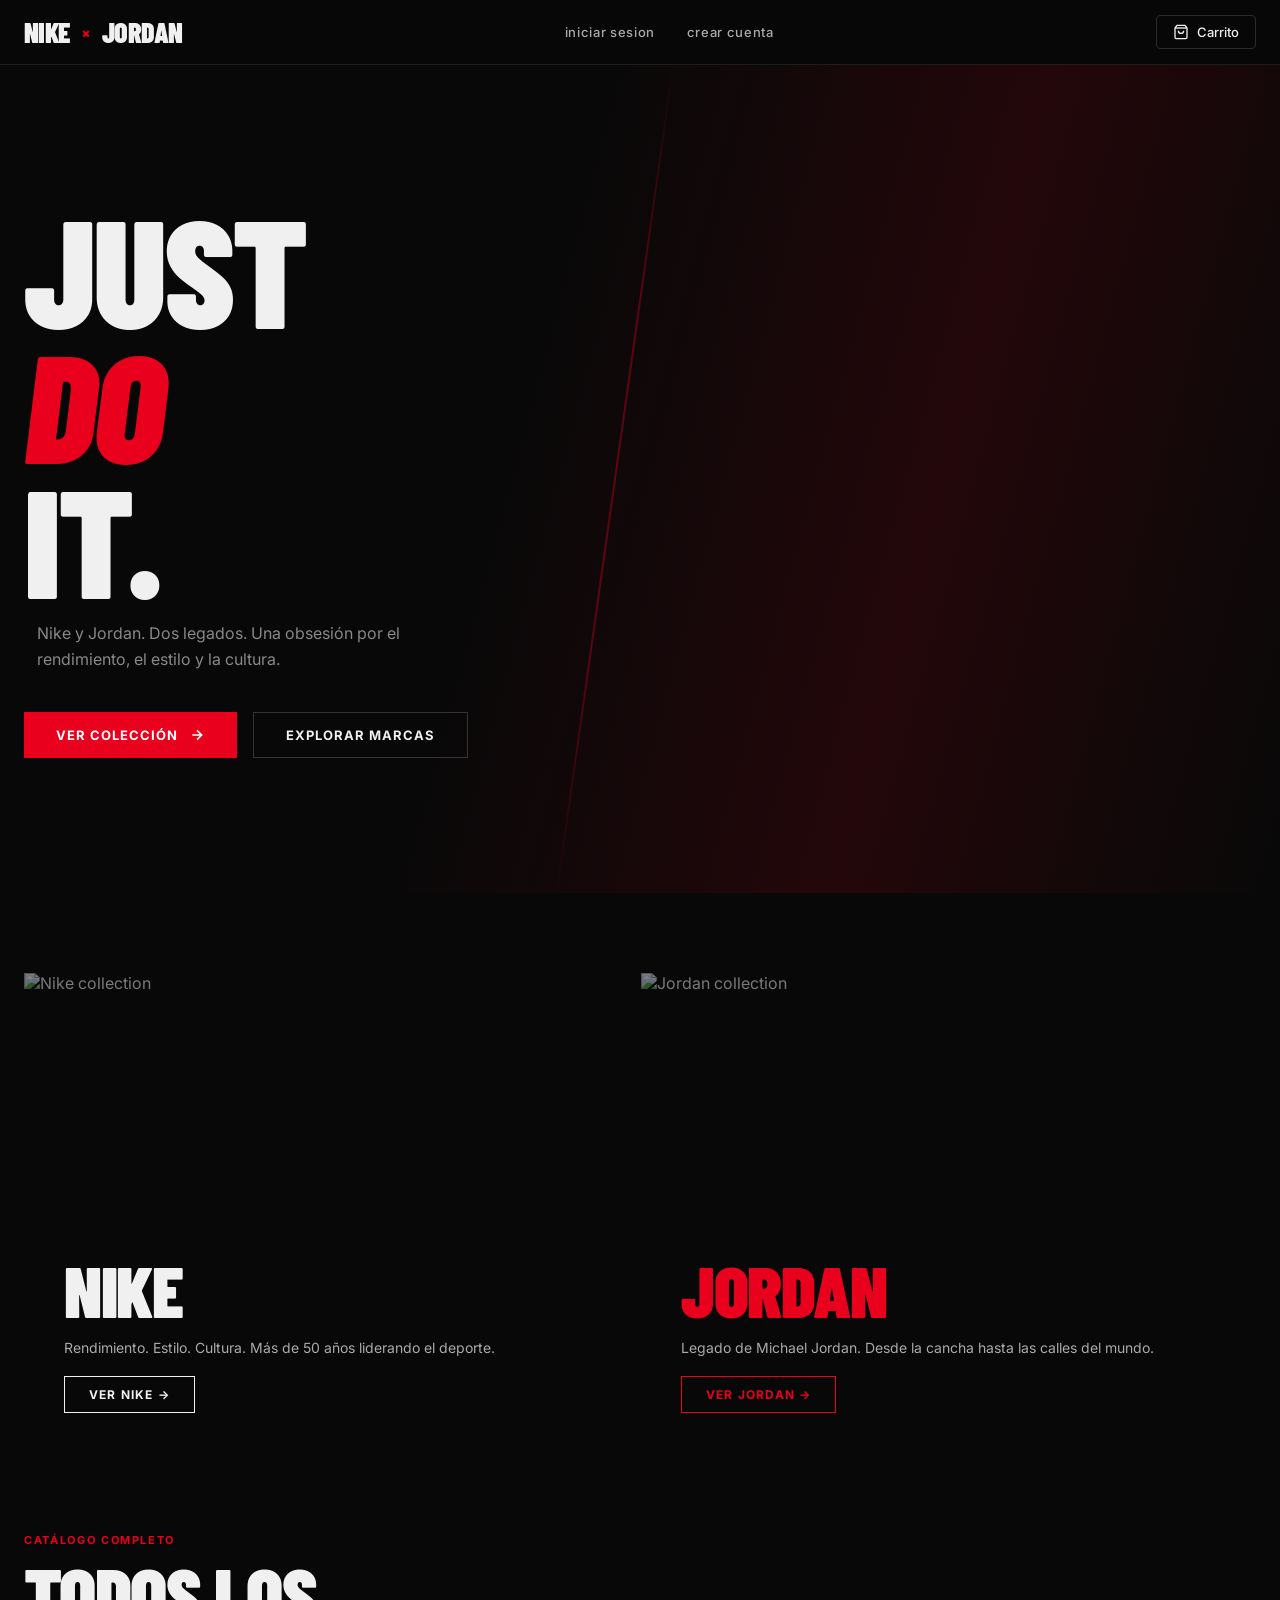
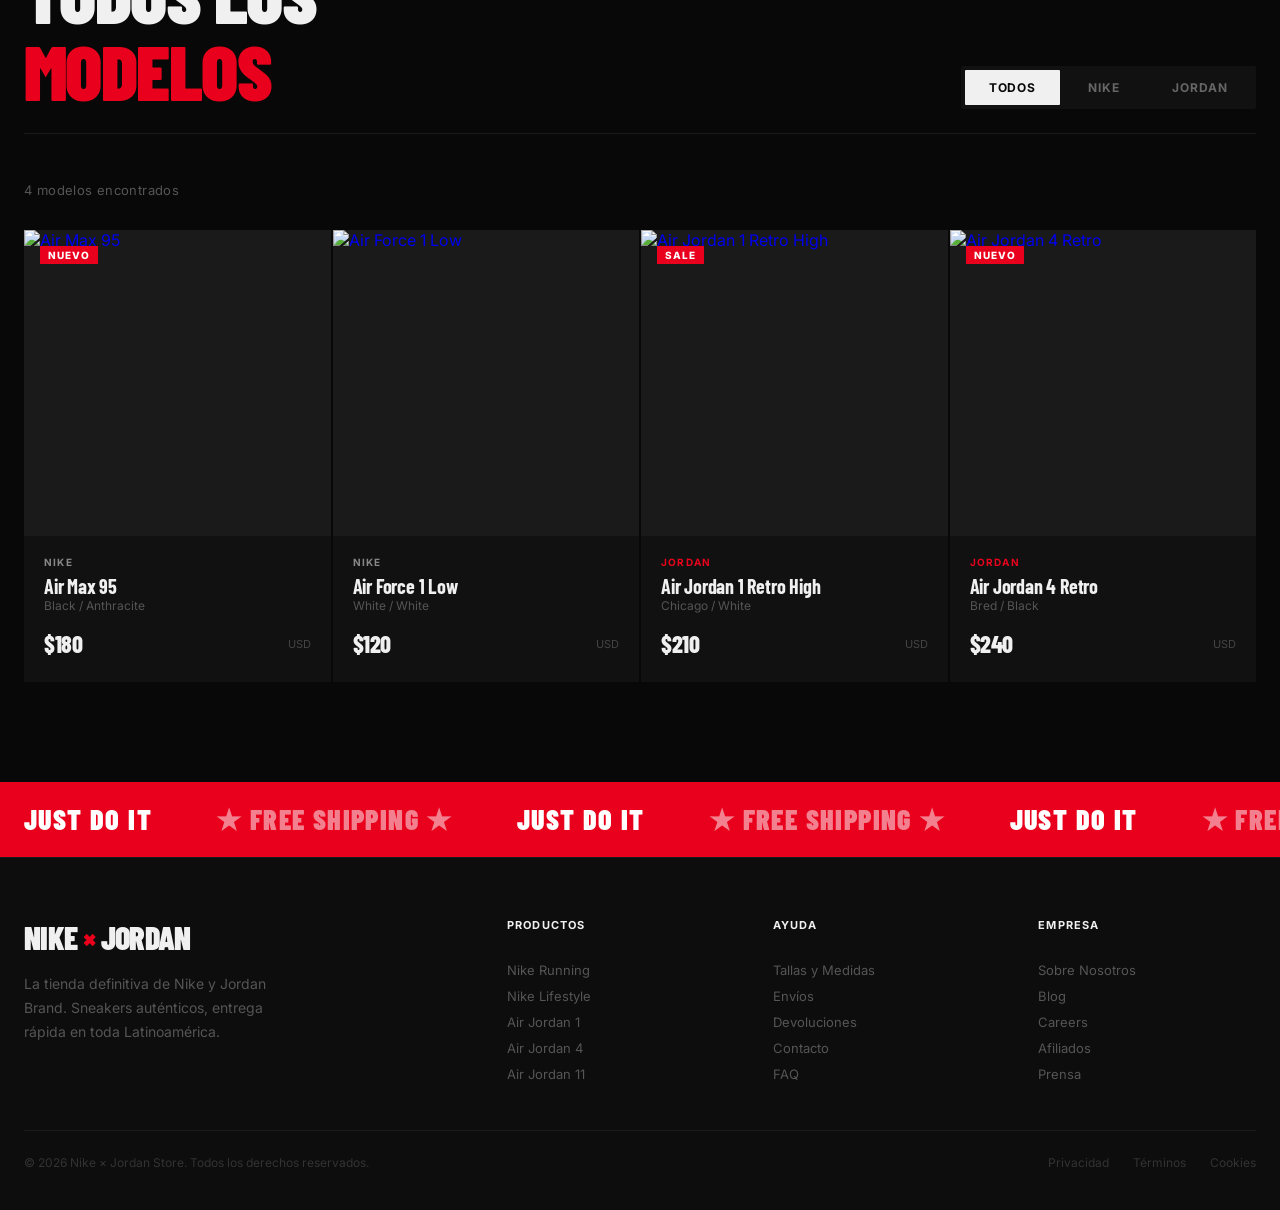
==== commit 40cfe4b0: "version sergio" ====
--- a/store-tenis/index.html
+++ b/store-tenis/index.html
@@ -43,6 +43,7 @@
   </div>
 </nav>
 
+<!-- CART DRAWER -->
 <div class="cart-overlay" id="cartOverlay"></div>
 <aside class="cart-drawer" id="cartDrawer">
   <div class="cart-drawer-header">
@@ -74,11 +75,19 @@
       <span class="cart-total-amount" id="cartTotal">$0</span>
     </div>
     <p class="cart-shipping-note">reserva calculada al finalizar el pedido</p>
+
     <button class="checkout-btn" id="checkoutBtn">Finalizar pedido o separar para reserva</button>
+
+    <div class="order-choice" id="orderChoice" style="display:none;">
+      <button class="choice-btn choice-btn-pedido" id="choicePedidoBtn">Pedir</button>
+      <button class="choice-btn choice-btn-reserva" id="choiceReservaBtn">Reserva</button>
+    </div>
+
     <button class="clear-cart-btn" id="clearCartBtn">Vaciar carrito</button>
   </div>
 </aside>
 
+<!-- HERO -->
 <section class="hero">
   <div class="hero-bg"></div>
   <div class="hero-gradient"></div>
@@ -107,10 +116,11 @@
   </div>
 </section>
 
-
+<!-- BRAND CARDS -->
 <section id="marcas" class="brands">
   <div class="brands-inner">
     <div class="brands-grid">
+      <!-- Nike -->
       <div class="brand-card">
         <img class="brand-img" src="https://images.unsplash.com/photo-1542291026-7eec264c27ff?w=800&h=600&fit=crop&auto=format" alt="Nike collection">
         <div class="brand-overlay"></div>
@@ -121,7 +131,7 @@
         </div>
       </div>
 
-
+      <!-- Jordan -->
       <div class="brand-card">
         <img class="brand-img" src="https://images.unsplash.com/photo-1552346154-21d32810aba3?w=800&h=600&fit=crop&auto=format" alt="Jordan collection">
         <div class="brand-overlay"></div>
@@ -135,7 +145,7 @@
   </div>
 </section>
 
-
+<!-- PRODUCTS -->
 <section id="productos" class="products">
   <div class="products-inner">
     <div class="products-header">
@@ -166,12 +176,12 @@
   </div>
 </section>
 
-
+<!-- BANNER STRIP -->
 <div class="marquee-strip">
   <div class="marquee-inner" id="marqueeInner"></div>
 </div>
 
-
+<!-- FOOTER -->
 <footer class="footer">
   <div class="footer-inner">
     <div class="footer-grid">
@@ -219,6 +229,85 @@
   </div>
 </footer>
 
+<!-- MODAL: PEDIDO (recoger en tienda) -->
+<div class="modal-overlay" id="pedidoModalOverlay">
+  <div class="modal">
+    <div class="modal-header">
+      <h3 class="modal-title">Confirmar pedido</h3>
+      <button class="modal-close" id="closePedidoModal" aria-label="Cerrar">
+        <svg width="18" height="18" viewBox="0 0 24 24" fill="none" stroke="currentColor" stroke-width="2">
+          <path d="M18 6L6 18M6 6l12 12"/>
+        </svg>
+      </button>
+    </div>
+
+    <form id="pedidoForm" novalidate>
+      <div class="form-group">
+        <label class="form-label" for="pedidoNombre">Nombre completo</label>
+        <input type="text" id="pedidoNombre" class="form-input-flat" placeholder="Tu nombre completo">
+        <span class="form-error" id="pedidoNombreError"></span>
+      </div>
+
+      <div class="form-group">
+        <label class="form-label" for="pedidoCorreo">Correo electrónico</label>
+        <input type="text" id="pedidoCorreo" class="form-input-flat" placeholder="tucorreo@ejemplo.com">
+        <span class="form-error" id="pedidoCorreoError"></span>
+      </div>
+
+      <div class="form-group">
+        <label class="form-label" for="pedidoFecha">Fecha para recoger</label>
+        <input type="date" id="pedidoFecha" class="form-input-flat">
+        <span class="form-error" id="pedidoFechaError"></span>
+      </div>
+
+      <div class="modal-actions">
+        <button type="button" class="btn-secondary" id="cancelPedidoModal">Cancelar</button>
+        <button type="submit" class="btn-submit-modal">Enviar</button>
+      </div>
+    </form>
+  </div>
+</div>
+
+<!-- MODAL: RESERVA (separar producto) -->
+<div class="modal-overlay" id="reservaModalOverlay">
+  <div class="modal">
+    <div class="modal-header">
+      <h3 class="modal-title">Confirmar reserva</h3>
+      <button class="modal-close" id="closeReservaModal" aria-label="Cerrar">
+        <svg width="18" height="18" viewBox="0 0 24 24" fill="none" stroke="currentColor" stroke-width="2">
+          <path d="M18 6L6 18M6 6l12 12"/>
+        </svg>
+      </button>
+    </div>
+
+    <form id="reservaForm" novalidate>
+      <div class="form-group">
+        <label class="form-label" for="reservaNombre">Nombre completo</label>
+        <input type="text" id="reservaNombre" class="form-input-flat" placeholder="Tu nombre completo">
+        <span class="form-error" id="reservaNombreError"></span>
+      </div>
+
+      <div class="form-group">
+        <label class="form-label" for="reservaCorreo">Correo electrónico</label>
+        <input type="text" id="reservaCorreo" class="form-input-flat" placeholder="tucorreo@ejemplo.com">
+        <span class="form-error" id="reservaCorreoError"></span>
+      </div>
+
+      <div class="form-group">
+        <label class="form-label" for="reservaDireccion">Dirección</label>
+        <input type="text" id="reservaDireccion" class="form-input-flat" placeholder="Calle, número, ciudad">
+        <span class="form-error" id="reservaDireccionError"></span>
+      </div>
+
+      <div class="modal-actions">
+        <button type="button" class="btn-secondary" id="cancelReservaModal">Cancelar</button>
+        <button type="submit" class="btn-submit-modal">Enviar</button>
+      </div>
+    </form>
+  </div>
+</div>
+
+<script src="js/catalogo.js"></script>
 <script src="js/index.js"></script>
 </body>
 </html>
--- a/store-tenis/css/index.css
+++ b/store-tenis/css/index.css
@@ -33,7 +33,7 @@
 
 .font-display { font-family: var(--font-display); }
 
-
+/* ===== NAV ===== */
 .nav {
   position: sticky;
   top: 0;
@@ -149,7 +149,7 @@
   font-weight: 700;
 }
 
-
+/* ===== HERO ===== */
 .hero {
   position: relative;
   height: 92vh;
@@ -294,7 +294,7 @@
   text-transform: uppercase;
 }
 
-
+/* ===== BRAND CARDS ===== */
 .brands { padding: 80px 24px; }
 
 .brands-inner {
@@ -389,7 +389,7 @@
   color: #fff;
 }
 
-
+/* ===== PRODUCTS ===== */
 .products { padding: 0 24px 100px; }
 
 .products-inner {
@@ -512,6 +512,8 @@
   object-fit: cover;
   transition: transform 0.5s ease;
 }
+
+.product-image-link { display: block; height: 100%; }
 
 .product-card:hover .product-img {
   transform: scale(1.06);
@@ -609,6 +611,8 @@
   color: var(--text);
 }
 
+.product-name:hover { color: var(--red); }
+
 .product-color {
   font-size: 12px;
   color: #555;
@@ -633,7 +637,7 @@
   color: #444;
 }
 
-
+/* ===== MARQUEE STRIP ===== */
 .marquee-strip {
   background: var(--red);
   padding: 20px 24px;
@@ -657,7 +661,7 @@
 
 .marquee-item.dim { opacity: 0.5; }
 
-
+/* ===== FOOTER ===== */
 .footer {
   background: #0d0d0d;
   border-top: 1px solid #1a1a1a;
@@ -741,7 +745,7 @@
 
 .footer-legal a:hover { color: #666; }
 
-
+/* ===== CART DRAWER ===== */
 .cart-overlay {
   position: fixed;
   inset: 0;
@@ -1030,7 +1034,7 @@
   .cart-drawer { width: 100%; max-width: 100vw; }
 }
 
-
+/* ===== RESPONSIVE ===== */
 @media (max-width: 900px) {
   .nav-links { display: none; }
   .brands-grid { grid-template-columns: 1fr; }
@@ -1043,4 +1047,154 @@
   .products-header { flex-direction: column; align-items: flex-start; }
   .brand-title { font-size: 48px; }
   .hero-title { font-size: clamp(56px, 16vw, 100px); }
-}+}
+
+/* ===== ORDER CHOICE (pedir / reserva) ===== */
+.order-choice {
+  display: flex;
+  gap: 8px;
+  margin-bottom: 10px;
+}
+
+.choice-btn {
+  flex: 1;
+  padding: 14px;
+  font-size: 13px;
+  font-weight: 700;
+  letter-spacing: 0.06em;
+  text-transform: uppercase;
+  border-radius: 2px;
+  cursor: pointer;
+  transition: background 0.2s, color 0.2s, border-color 0.2s;
+}
+
+.choice-btn-pedido {
+  background: var(--red);
+  border: none;
+  color: #fff;
+}
+.choice-btn-pedido:hover { background: var(--red-hover); }
+
+.choice-btn-reserva {
+  background: transparent;
+  border: 1px solid var(--red);
+  color: var(--red);
+}
+.choice-btn-reserva:hover { background: var(--red); color: #fff; }
+
+/* ===== CHECKOUT MODALS (pedido / reserva) ===== */
+.modal-overlay {
+  position: fixed;
+  inset: 0;
+  background: rgba(0,0,0,0.7);
+  display: none;
+  align-items: center;
+  justify-content: center;
+  z-index: 200;
+  padding: 20px;
+}
+.modal-overlay.active { display: flex; }
+
+.modal {
+  background: var(--surface);
+  border: 1px solid var(--border);
+  border-radius: 2px;
+  width: 100%;
+  max-width: 420px;
+  padding: 28px;
+  max-height: 90vh;
+  overflow-y: auto;
+}
+
+.modal-header {
+  display: flex;
+  align-items: center;
+  justify-content: space-between;
+  margin-bottom: 20px;
+}
+
+.modal-title {
+  font-family: var(--font-display);
+  font-size: 24px;
+  font-weight: 700;
+  margin: 0;
+}
+
+.modal-close {
+  background: none;
+  border: none;
+  color: var(--muted);
+  cursor: pointer;
+  padding: 4px;
+  display: flex;
+}
+.modal-close:hover { color: var(--text); }
+
+.form-group { margin-bottom: 16px; }
+
+.form-label {
+  display: block;
+  font-size: 11px;
+  font-weight: 700;
+  letter-spacing: 0.06em;
+  text-transform: uppercase;
+  color: #999;
+  margin-bottom: 7px;
+}
+
+.form-input-flat {
+  width: 100%;
+  background: var(--surface-2);
+  border: 1px solid var(--border);
+  color: var(--text);
+  font-family: var(--font-body);
+  font-size: 14px;
+  padding: 11px 12px;
+  border-radius: 2px;
+  outline: none;
+  transition: border-color 0.2s;
+}
+.form-input-flat:focus { border-color: var(--red); }
+
+.form-input-flat[type="date"] { color-scheme: dark; }
+
+.form-error {
+  display: block;
+  min-height: 14px;
+  font-size: 12px;
+  color: var(--red);
+  margin-top: 5px;
+}
+
+.modal-actions {
+  display: flex;
+  justify-content: flex-end;
+  gap: 10px;
+  margin-top: 8px;
+}
+
+.btn-secondary {
+  background: transparent;
+  border: 1px solid var(--border);
+  color: var(--text);
+  font-size: 13px;
+  font-weight: 600;
+  padding: 12px 18px;
+  border-radius: 2px;
+  cursor: pointer;
+  transition: border-color 0.2s;
+}
+.btn-secondary:hover { border-color: var(--muted); }
+
+.btn-submit-modal {
+  background: var(--red);
+  border: none;
+  color: #fff;
+  font-size: 13px;
+  font-weight: 700;
+  padding: 12px 20px;
+  border-radius: 2px;
+  cursor: pointer;
+  transition: background 0.2s;
+}
+.btn-submit-modal:hover { background: var(--red-hover); }
